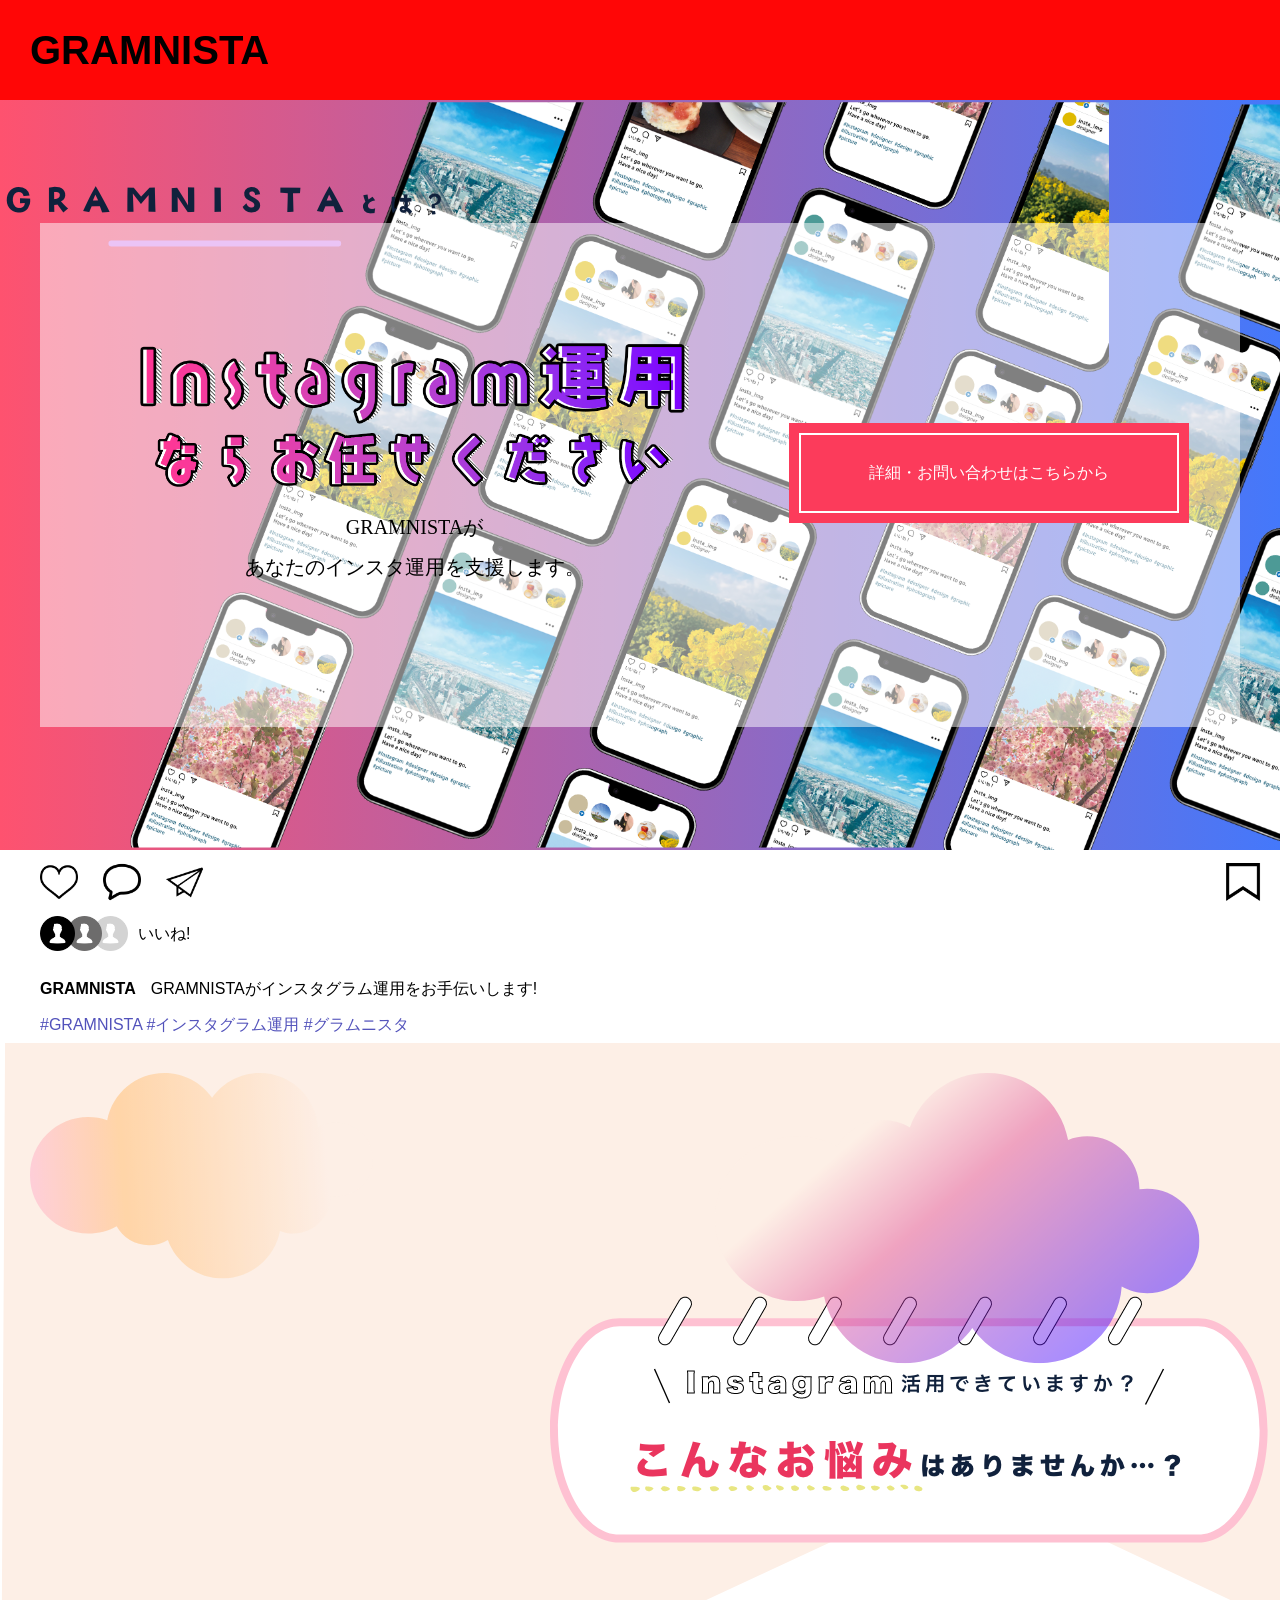
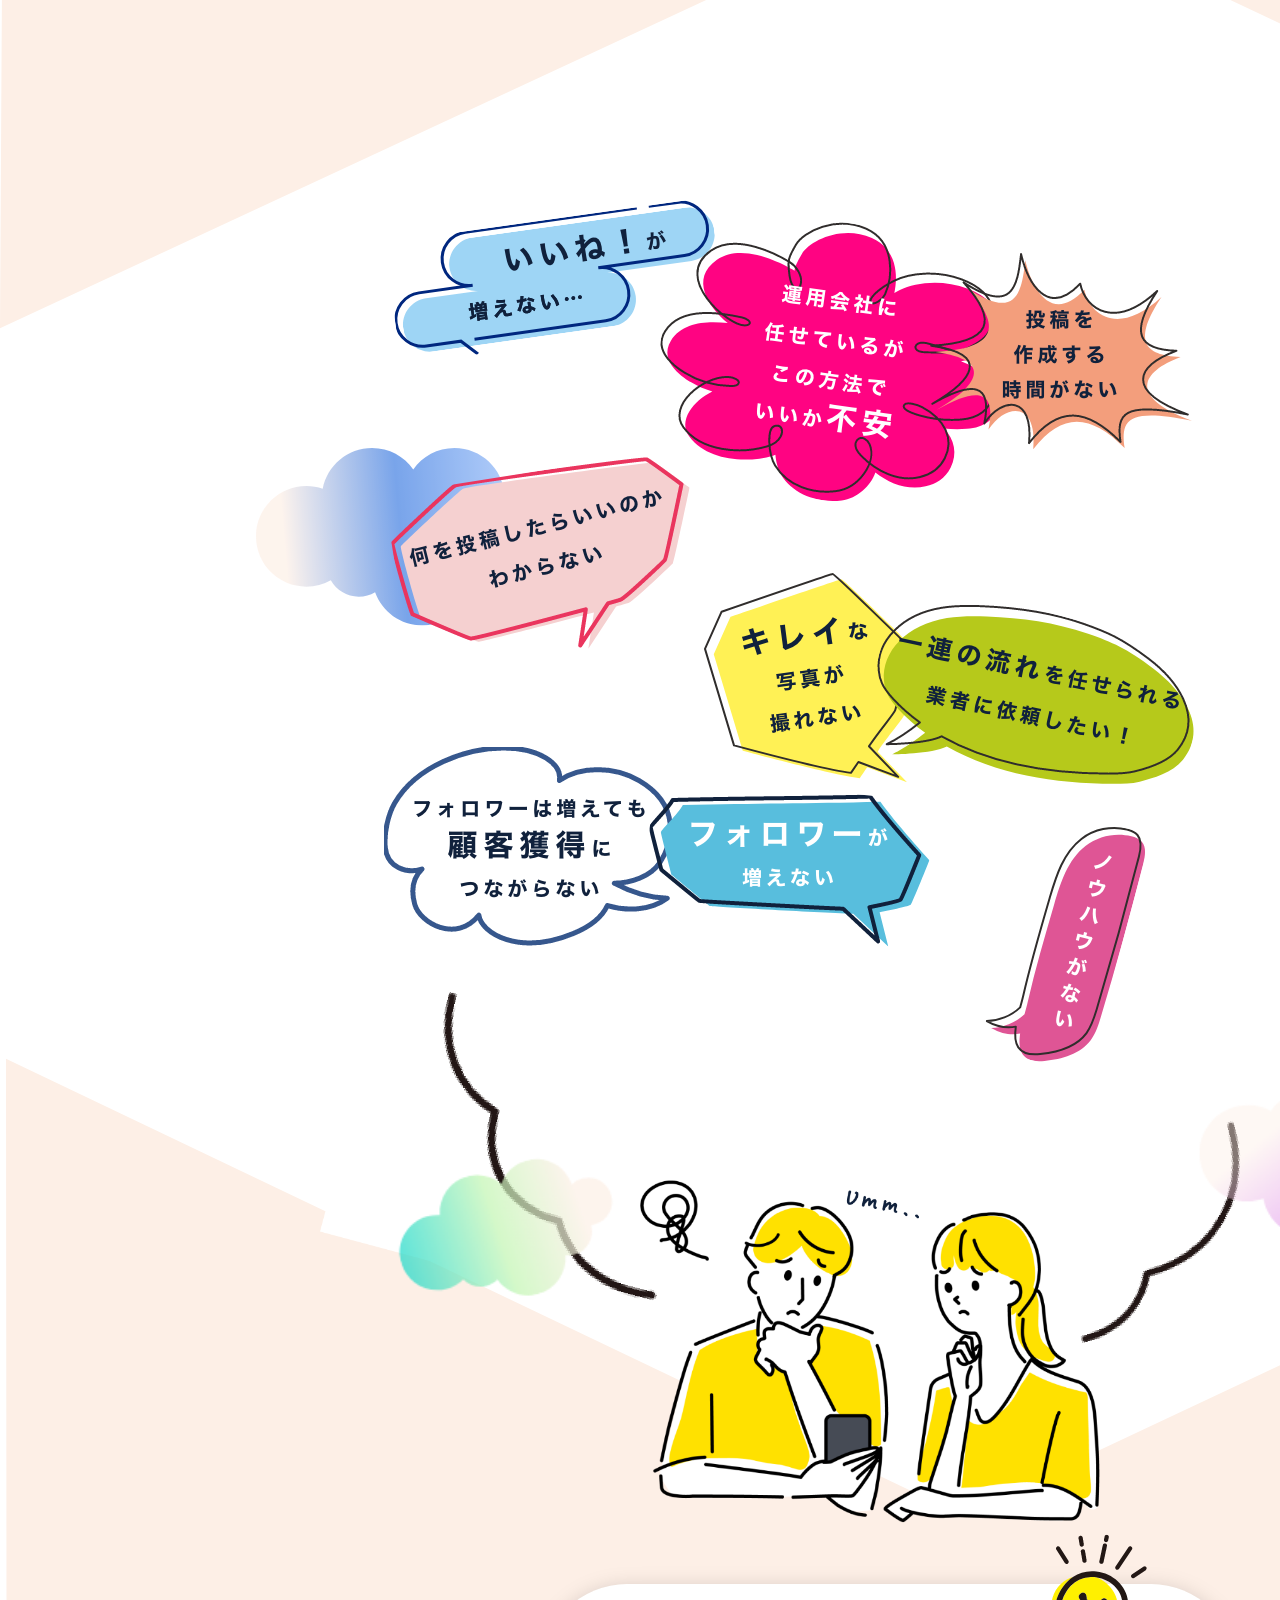
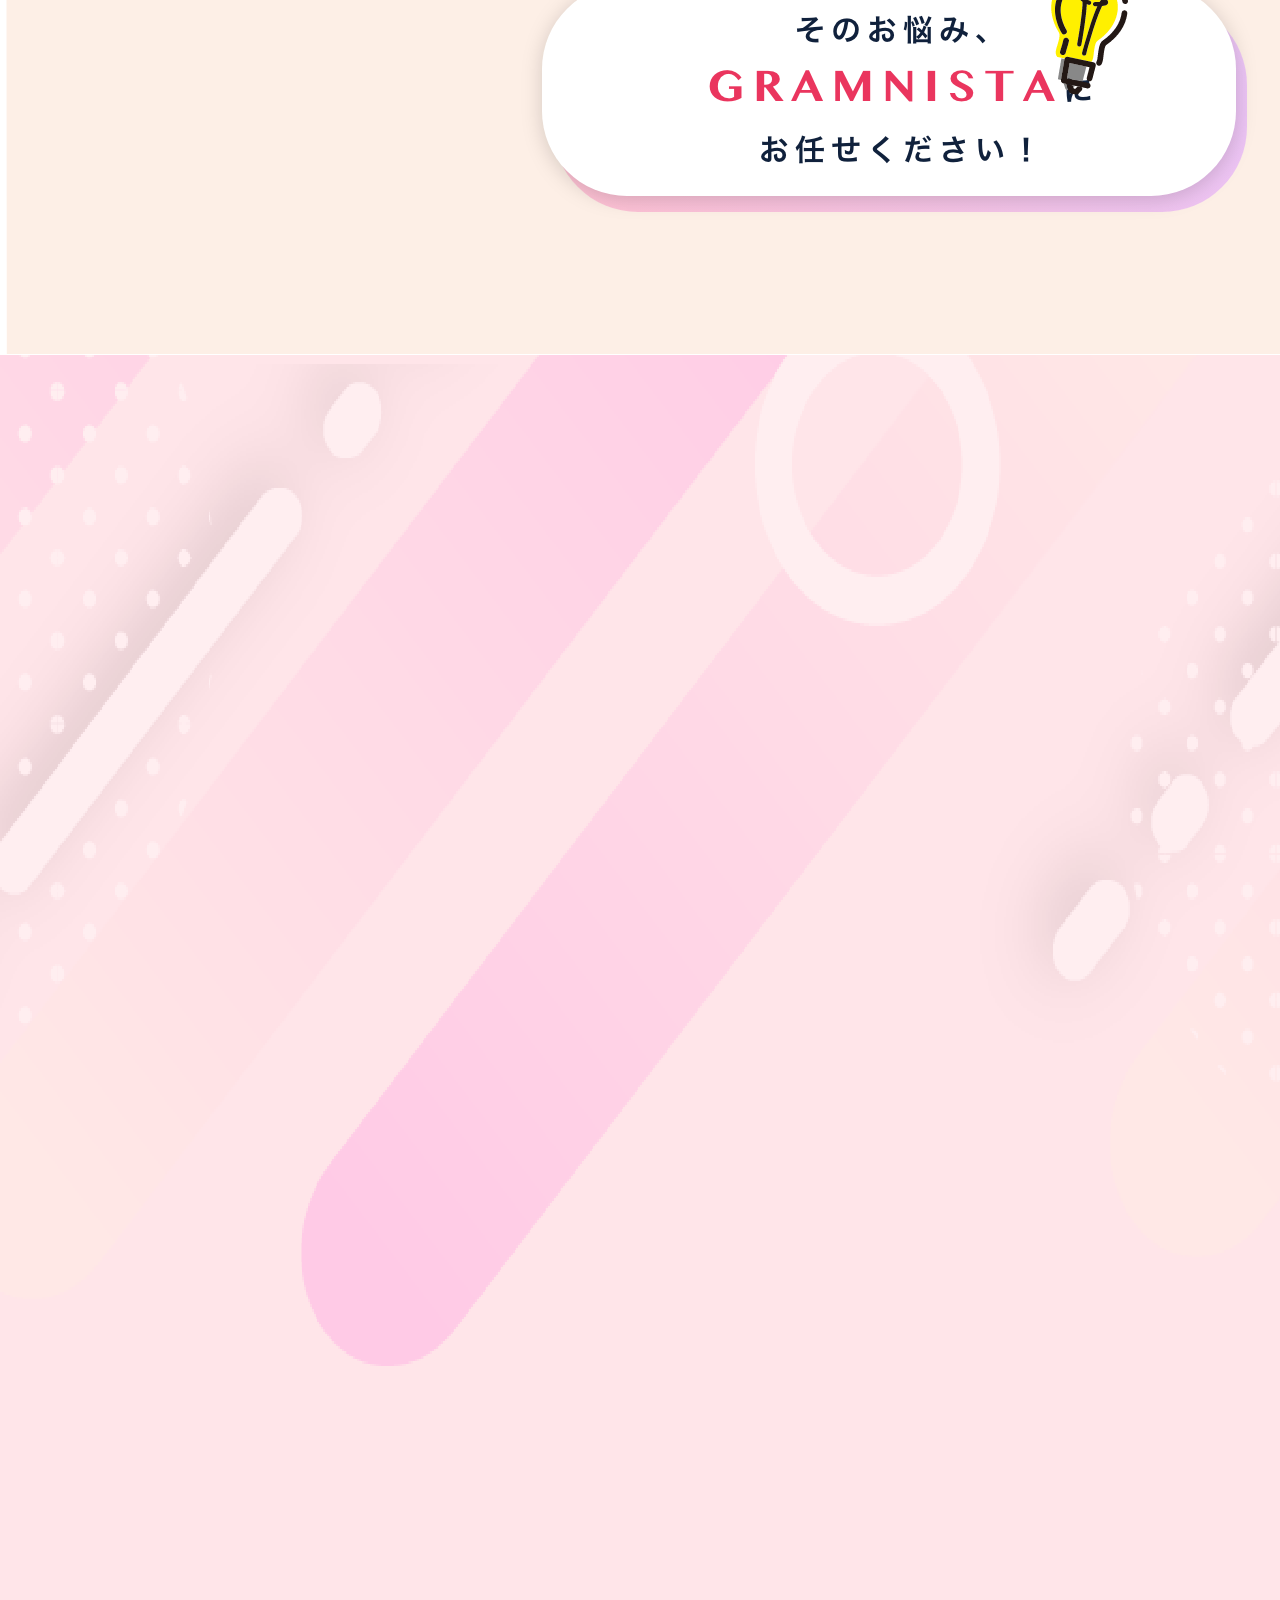
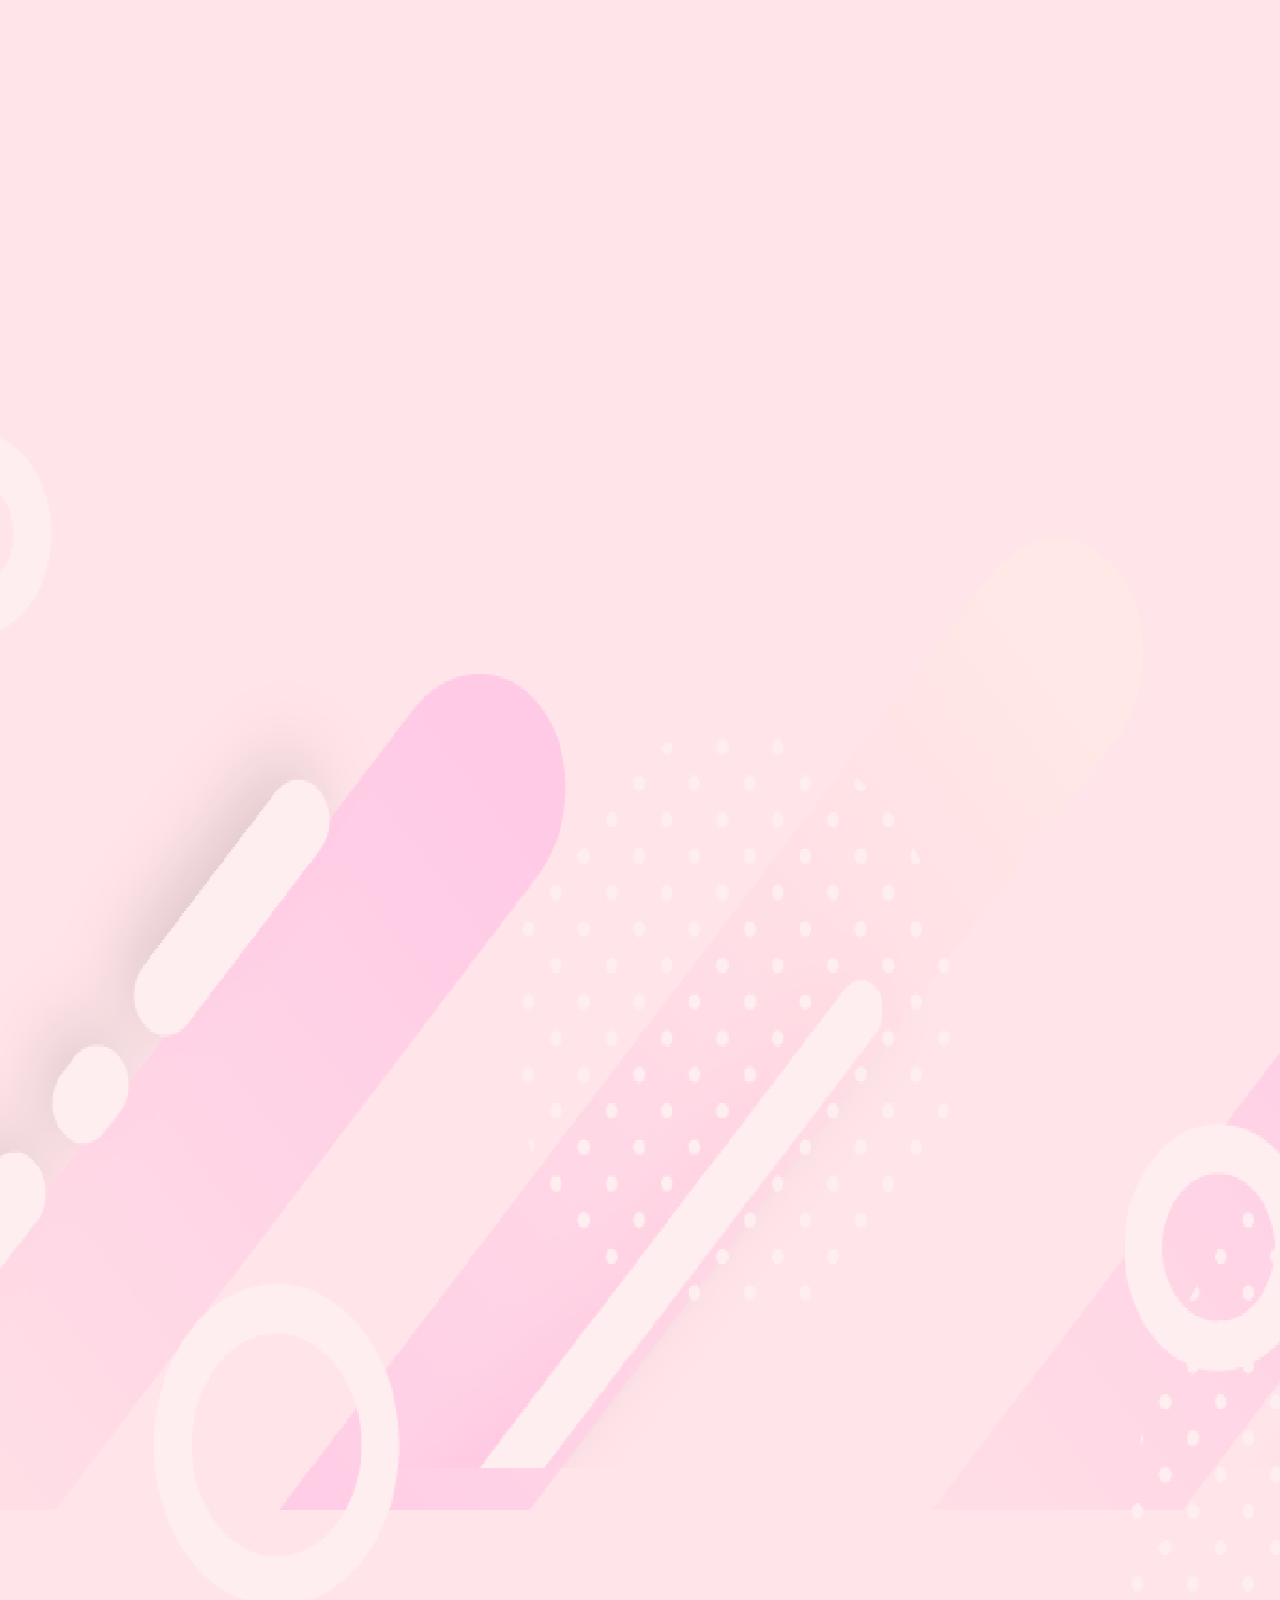
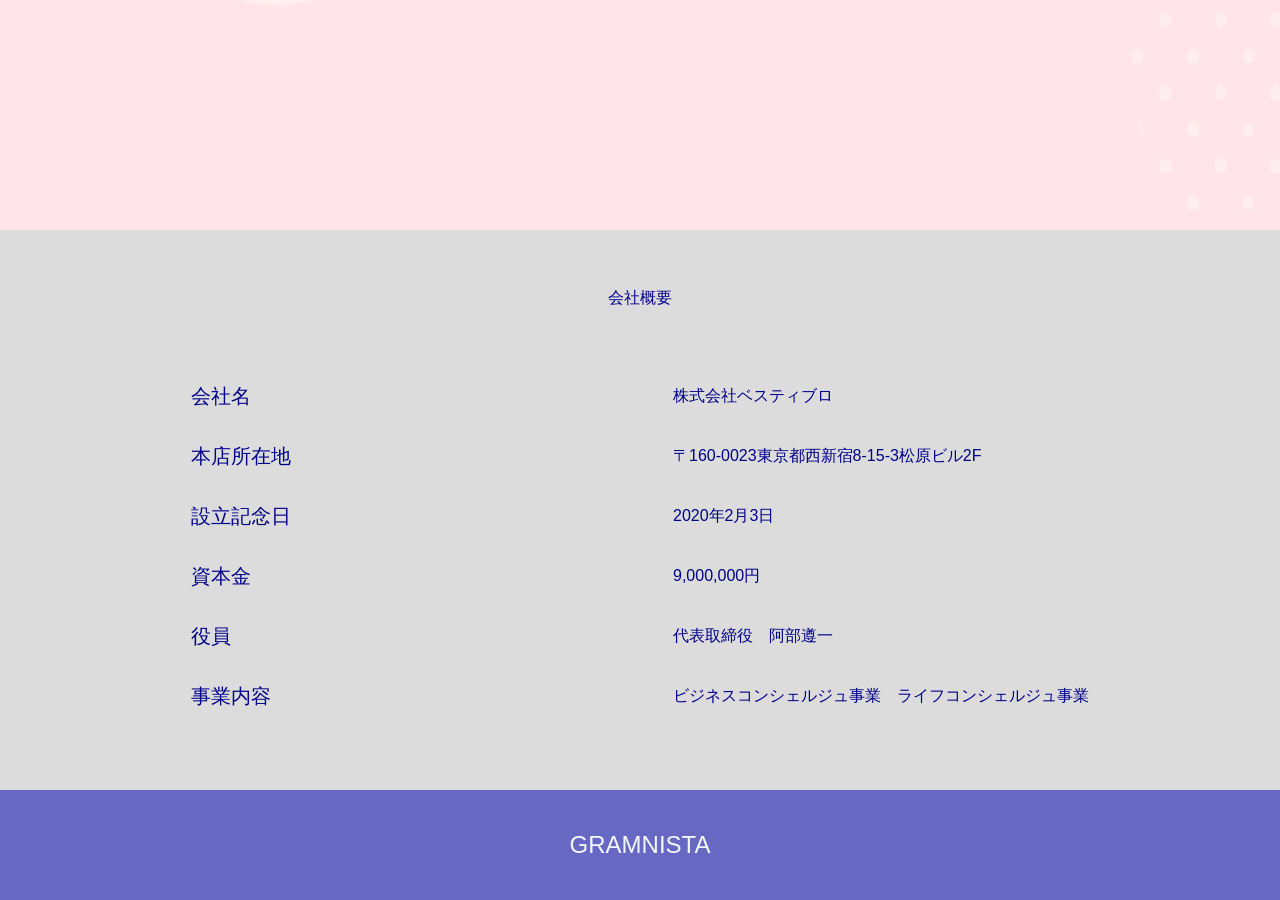
==== gramnista_LP-okabe/index.html @ f9d0606f "no message" ====
<!doctype html>
<html lang="ja">

<head prefix="og:https://ogp.me/ns#">

    <meta charset="UTF-8" />
    <meta name="viewport" content="width=device-width,
    initial-scale=1.0" />
    <meta http-equiv="X-UA-Compatible" content="IE=edge" />
    <meta property="og:locale" content="ja_JP" />
    <title>GRAMNISTA</title>
    <link rel="stylesheet" href="css/reset.css" />
    <link rel="stylesheet" href="css/style.css" />
</head>

<body>
    <!--ヘッダー　ここから-->
    <header class="header">
        <h1 class="logo">GRAMNISTA</h1>
    </header>
    <!-- ヘッダーここまで -->

    <!-- KV ここから -->
    <div class="outer">
        <div class="outer--bg">
            <img src="images/herobg.png">
        </div>
        <div class="inner">
            <div class="inner2">
                <div class="herotitle">
                    <img src="images/herotitle.png">
                </div>
                <div class="words">
                    <p>GRAMNISTAが</p><br>
                    <p>あなたのインスタ運用を支援します。</p>
                </div>
            </div>
            <a class="contact" href="#">
                <div class="contact--inner">
                    <p>詳細・お問い合わせはこちらから</p>
                </div>
            </a>
        </div>
    </div>
    <!-- KV　ここまで -->

    <!-- KV2 ここから -->
    <div class="comment">
        <div class="instaicon">
            <div class="icon--left">
                <img src="images/instaicon_left.png">
            </div>
            <div class="icon--right">
                <img src="images/instaicon_right.png">
            </div>
        </div>
        <div class="goodicon">
            <img src="images/good_icon.png">
            <p>いいね!</p>
        </div>
        <div class="messages">
            <div class="KV--words">
                <h4>GRAMNISTA</h4>
                <p>GRAMNISTAがインスタグラム運用をお手伝いします!</p>
            </div>
            <div class="hashtug">
                <p>#GRAMNISTA #インスタグラム運用 #グラムニスタ</p>
            </div>
        </div>
    </div>
    <!-- KV2　ここまで -->

    <!-- メイン　ここから -->
    <main>
        <div class="main--onayami">
            <div class="main--back">
                <img src="images/detailbg.png">
            </div>
            <img src="images/onayami.png" class="onayami--logo">
            <div class="cloud">
                <img src="images/cloudOrange.png" class="motion2">
                <img src="images/cloudPink.png" class="motion3">
                <img src="images/cloudBlue.png" class="motion4">
            </div>
            <div class="hukidashi1">
                <img src="images/frame3.png" class="hukidashi--1">
                <img src="images/frame2.png" class="hukidashi--2">
                <img src="images/frame1.png" class="hukidashi--3">
            </div>
            <div class="hukidashi2">
                <img src="images/frame4.png" class="hukidashi--4">
                <img src="images/frame9.png" class="hukidashi--5">
                <img src="images/frame5.png" class="hukidashi--6">
            </div>
            <div class="hukidashi3">
                <img src="images/frame6.png" class="hukidashi--7">
                <img src="images/frame7.png" class="hukidashi--8">
                <img src="images/frame8.png" class="hukidashi--9">
            </div>

            <img src="images/omakase.png" class="omakase">
            <img src="images/denkyu.png" class="denkyu">
            <img src="images/detail_person.png" class="onayami--person">

            <div class="cloud2">
                <img src="images/cloud2.png" class="motion5">
            </div>
        </div>
        <!-- メイン 1　ここまで -->

        <!-- メイン　２　ここから -->
        <div class="main--2">
            <img src="images/bg.png" class="main--back2">
            <img src="images/gramnistahow.png" class="how--logo">

        </div>
        <!-- メイン　２　ここまで -->


    </main>
    <!-- メインここまで -->

    <!--フッター　ここから-->

    <footer>
        <div class="footer_title">
            <h1>会社概要</h1>

        </div>
        <div class="container">
            <dv class="box">
                <p>会社名<br>
                    本店所在地<br>
                    設立記念日<br>
                    資本金<br>
                    役員<br>
                    事業内容<br>
                </p>
            </dv>

            <div class="box2">
                <p> 株式会社ベスティブロ<br>
                    〒160-0023東京都西新宿8-15-3松原ビル2F<br>
                    2020年2月3日<br>
                    9,000,000円<br>
                    代表取締役　阿部遵一<br>
                    ビジネスコンシェルジュ事業　ライフコンシェルジュ事業<br>
                </p>
            </div>
        </div>

        <!--フッターアンダーここから-->
        <div id="footer_under">
            <h2>GRAMNISTA</h2>
        </div>
        <!--フッターアンダーここまで-->

    </footer>
    <!--フッター　ここまで-->

</body>
<!--ボディー　ここまで-->



</html>
---- gramnista_LP-okabe/css/style.css ----
@charset "utf-8";

body{
    font-family: 'Gill Sans', 'Gill Sans MT', Calibri, 'Trebuchet MS', sans-serif;
}

.header {
    background-color: rgb(255, 6, 6);
}

@media screen and (min-width: 768px){
    .header {
        padding: 30px;
    }
}

@media screen and (max-width: 767px){
    .header {
        padding: 10px;
    }
}

/* GRAMNISTA h1 */
.header h1 {
    font-weight: bold;
}

@media screen and (min-width: 768px){
    .header h1 {
        font-size: 40px;
    }
}

@media screen and (max-width: 767px){
    .header h1 {
        font-size: 20px;
    }
}
/* グラデーション枠 */
.outer {
    position: relative;
    display: inline-block;
    background: linear-gradient(to right, rgb(254, 82, 111), rgb(68, 120, 251));
    width: 100%;
}

/* スマホの画像 */
.outer.outer--bg img {
    position: relative;
    opacity: 0.5;
    width: 100%;
}

/* 透明な白枠内 */
.inner {
    display: flex;
    position: absolute;
    background-color: rgb(255, 255, 255, .5);
    top: 50%;
    left: 50%;
    transform: translate(-50%, -50%);
    width: 1200px;
}

.inner2 {
    padding: 120px 100px;
}

/* Instagram運用ならお任せください画像 */
.herotitle img {}

/* 支援します */
.words {
    margin: 30px;
    font-size: 20px;
    text-align: center;
    line-height: 20px;
    font-family: "Yu Gothic Medium", "游ゴシック Medium", "ヒラギノ角ゴ Pro W3", "Hiragino Kaku Gothic Pro";
}

.word p {
   
}

/* 赤枠 */
.contact {
    background-color: rgb(252, 59, 91);
    padding: 10px;
    width: 400px;
    height: fit-content;
    display: block;
    margin-top: 200px;
    margin-right: 30px;
}

.contact .contact--inner{
    padding: 20px;
    border: 2px solid white;
}

/* 詳細・お問い合わせはこちらから */
.contact p {
    text-align: center;
    color: white;
    padding: 10px;
}

/* KV2 ここから */

.comment {
    margin: 10px 40px;
}

/* ハート、吹き出し、紙飛行機、ブクマ */
.instaicon {
  display: flex;
}
.icon--right{
    padding-left: 85%;
}


/* 顔のアイコン */
.goodicon {
    display: flex;
    margin-top: 15px;
    margin-bottom: 30px;
}

/* いいね! */
.goodicon p {
    margin-top: 10px;
    margin-left: 10px;
}

.KV--words {
    display: flex;
    margin-bottom: 20px;
}

.KV--words h4 {
    font-weight: bold;
}

.KV--words p {
    margin-left: 15px;
}

/* ハッシュタグ */
.hashtug p {
    color: rgb(82, 82, 187);
}

/* メイン　ここから */
.main--onayami {
    position: relative;
}

.onayami--logo{
position: absolute;
top:10%;
left: 43%;
}
/* オレンジの雲 */
.motion2 {
    position: absolute;
    left: 30px;
    top: 30px;
}

/* ピンクの雲 */
.motion3 {
    position: absolute;
    right: 80px;
    top: 30px;
}

/* ブルーの雲 */
.motion4 {
    position: absolute;
    left:20%;
    top:40%;
}
.hukidashi--1{
    position: absolute;
    top:30%;
    left: 30%;
}
.hukidashi--2{
position: absolute;
top:30%;
left: 50%;
}
.hukidashi--3{
position: absolute;
top:30%;
right: 3%;
}
.hukidashi--4{
    position: absolute;
    top:40%;
    left: 30%;
}
.hukidashi--5{
    position: absolute;
    top: 45%;
    left: 55%;
}
.hukidashi--6{
    position: absolute;
    top:45%;
    right: 5%;
}
.hukidashi--7{
position: absolute;
bottom: 40%;
left: 30%;
}
.hukidashi--8{
position: absolute;
bottom: 40%;
left: 50%;
}
.hukidashi--9{
position: absolute;
bottom: 35%;
right: 10%;
}

.omakase{
position: absolute;
bottom: 5%;
left: 40%;
}
.denkyu{
    position: absolute;
    bottom: 10%;
    right: 10%;
}
.onayami--person{
    position: absolute;
    bottom: 15%;
    left: 25%;
    width: 1000px;
    height: auto;
}
/* 雲 */
.motion5{
    position: absolute;
    bottom: 25%;
    left: 30%;
    width: 1100px;
    height: auto;
}
/* メイン　１　ここまで */

/* ピンク　背景 */
.main--2{
    background-color: rgb(255, 229, 233);
}
/* 背景　画像 */
.main--back2{
    position: relative;
    width: auto;
}
/* グラムニスタ　とは */
.how--logo{
    position: absolute;
    top: 20%;
}

/* フッター */
footer {
    color: darkblue;
    background: gainsboro;

}

/* h1 会社概要 */
.footer_title {

    text-align: center;
    padding: 60px;


}

/* グレー枠　概要タイトル&内容Ï */
.container {
    margin: auto;
    display: flex;
}


/* グレー枠　概要タイトル */
.box {
    font-family: 'M PLUS Rounded 1c', sans-serif;
    font-size: 20px;
    font-weight: bold;
    text-align: left;
    line-height: 60px;
    margin: auto;
    padding-bottom: 5%;

}

/* グレー枠　概要内容 */
.box2 {
    font-family: 'M PLUS Rounded 1c', sans-serif;
    text-align: left;
    line-height: 60px;
    margin: auto;
    padding-bottom: 5%;

}

/* 青枠フッター */
#footer_under {
    text-align: center;
    font-size: 1.5rem;
    line-height: 70px;
    padding: 20px;
    font-family: 'Gill Sans', 'Gill Sans MT', Calibri, 'Trebuchet MS', sans-serif;
    color: aliceblue;
    background: rgb(103, 103, 196);

}
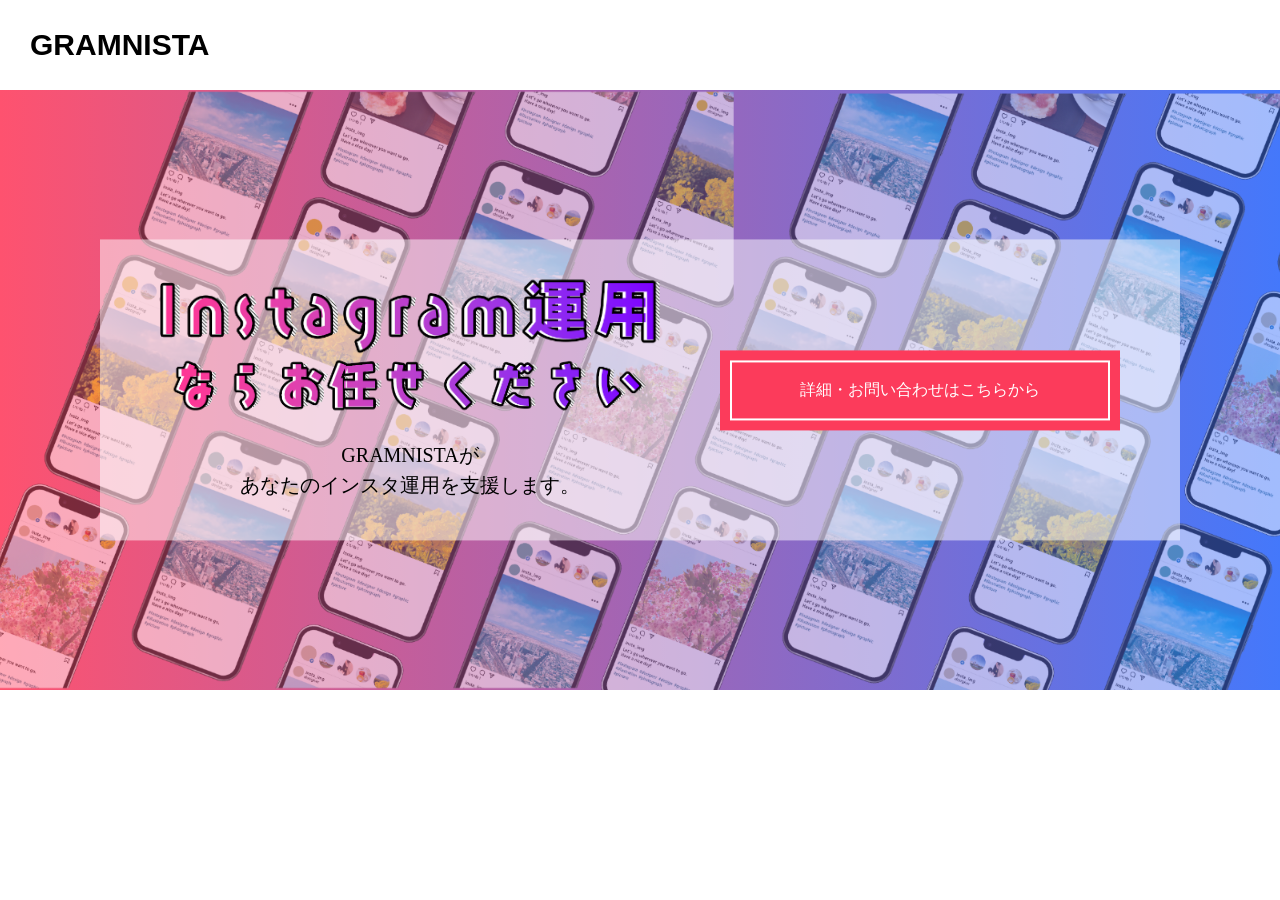
==== commit 6a6e2a7f: "一部修正＆追加のお手本" ====
--- a/gramnista_LP-okabe/index.html
+++ b/gramnista_LP-okabe/index.html
@@ -14,152 +14,76 @@
 </head>
 
 <body>
-    <!--ヘッダー　ここから-->
-    <header class="header">
-        <h1 class="logo">GRAMNISTA</h1>
-    </header>
-    <!-- ヘッダーここまで -->
 
-    <!-- KV ここから -->
-    <div class="outer">
-        <div class="outer--bg">
-            <img src="images/herobg.png">
-        </div>
-        <div class="inner">
-            <div class="inner2">
-                <div class="herotitle">
-                    <img src="images/herotitle.png">
+    <!-- wapperここから -->
+    <div class="wapper">
+
+        <!--ヘッダーここから-->
+        <header class="header">
+            <h1 class="logo">GRAMNISTA</h1>
+        </header>
+        <!-- ヘッダーここまで -->
+    
+        <!-- KV ここから -->
+        <div class="outer">
+            <div class="outer--bg">
+                <img src="images/herobg.png" alt="">
+            </div>
+            <div class="inner">
+                <div class="inner2">
+                    <div class="herotitle">
+                        <img src="images/herotitle.png" alt="Instagram運用ならお任せください">
+                    </div>
+                    <div class="words">
+                        <p>GRAMNISTAが</p>
+                        <p>あなたのインスタ運用を支援します。</p>
+                    </div>
                 </div>
-                <div class="words">
-                    <p>GRAMNISTAが</p><br>
-                    <p>あなたのインスタ運用を支援します。</p>
+                <a class="contact" href="#">
+                    <div class="contact--inner">
+                        <p>詳細・お問い合わせはこちらから</p>
+                    </div>
+                </a>
+
+                <div class="inner--deco">
+                    <div class="icon"></div>
+                    <div class="icon"></div>
+                    <div class="icon"></div>
+                    <div class="icon"></div>
+                    <div class="icon"></div>
+                    <div class="icon"></div>
+                    <div class="icon"></div>
                 </div>
-            </div>
-            <a class="contact" href="#">
-                <div class="contact--inner">
-                    <p>詳細・お問い合わせはこちらから</p>
-                </div>
-            </a>
-        </div>
-    </div>
-    <!-- KV　ここまで -->
 
-    <!-- KV2 ここから -->
-    <div class="comment">
-        <div class="instaicon">
-            <div class="icon--left">
-                <img src="images/instaicon_left.png">
-            </div>
-            <div class="icon--right">
-                <img src="images/instaicon_right.png">
             </div>
         </div>
-        <div class="goodicon">
-            <img src="images/good_icon.png">
-            <p>いいね!</p>
-        </div>
-        <div class="messages">
-            <div class="KV--words">
-                <h4>GRAMNISTA</h4>
-                <p>GRAMNISTAがインスタグラム運用をお手伝いします!</p>
-            </div>
-            <div class="hashtug">
-                <p>#GRAMNISTA #インスタグラム運用 #グラムニスタ</p>
-            </div>
-        </div>
-    </div>
-    <!-- KV2　ここまで -->
-
-    <!-- メイン　ここから -->
-    <main>
-        <div class="main--onayami">
-            <div class="main--back">
-                <img src="images/detailbg.png">
-            </div>
-            <img src="images/onayami.png" class="onayami--logo">
-            <div class="cloud">
-                <img src="images/cloudOrange.png" class="motion2">
-                <img src="images/cloudPink.png" class="motion3">
-                <img src="images/cloudBlue.png" class="motion4">
-            </div>
-            <div class="hukidashi1">
-                <img src="images/frame3.png" class="hukidashi--1">
-                <img src="images/frame2.png" class="hukidashi--2">
-                <img src="images/frame1.png" class="hukidashi--3">
-            </div>
-            <div class="hukidashi2">
-                <img src="images/frame4.png" class="hukidashi--4">
-                <img src="images/frame9.png" class="hukidashi--5">
-                <img src="images/frame5.png" class="hukidashi--6">
-            </div>
-            <div class="hukidashi3">
-                <img src="images/frame6.png" class="hukidashi--7">
-                <img src="images/frame7.png" class="hukidashi--8">
-                <img src="images/frame8.png" class="hukidashi--9">
-            </div>
-
-            <img src="images/omakase.png" class="omakase">
-            <img src="images/denkyu.png" class="denkyu">
-            <img src="images/detail_person.png" class="onayami--person">
-
-            <div class="cloud2">
-                <img src="images/cloud2.png" class="motion5">
-            </div>
-        </div>
-        <!-- メイン 1　ここまで -->
-
-        <!-- メイン　２　ここから -->
-        <div class="main--2">
-            <img src="images/bg.png" class="main--back2">
-            <img src="images/gramnistahow.png" class="how--logo">
-
-        </div>
-        <!-- メイン　２　ここまで -->
+        <!-- KVここまで -->
 
 
-    </main>
-    <!-- メインここまで -->
+        <!-- ↓↓↓その他はここからだよ↓↓↓ -->
+    
+   
 
-    <!--フッター　ここから-->
 
-    <footer>
-        <div class="footer_title">
-            <h1>会社概要</h1>
 
-        </div>
-        <div class="container">
-            <dv class="box">
-                <p>会社名<br>
-                    本店所在地<br>
-                    設立記念日<br>
-                    資本金<br>
-                    役員<br>
-                    事業内容<br>
-                </p>
-            </dv>
 
-            <div class="box2">
-                <p> 株式会社ベスティブロ<br>
-                    〒160-0023東京都西新宿8-15-3松原ビル2F<br>
-                    2020年2月3日<br>
-                    9,000,000円<br>
-                    代表取締役　阿部遵一<br>
-                    ビジネスコンシェルジュ事業　ライフコンシェルジュ事業<br>
-                </p>
-            </div>
-        </div>
 
-        <!--フッターアンダーここから-->
-        <div id="footer_under">
-            <h2>GRAMNISTA</h2>
-        </div>
-        <!--フッターアンダーここまで-->
 
-    </footer>
-    <!--フッター　ここまで-->
+
+
+
+
+
+
+
+
+        <!-- ↑↑↑ここまでだよ↑↑↑ -->
+
+    </div>
+    <!-- wapperここまで -->
 
 </body>
-<!--ボディー　ここまで-->
+<!--ボディーここまで-->
 
 
 
--- a/gramnista_LP-okabe/css/style.css
+++ b/gramnista_LP-okabe/css/style.css
@@ -1,57 +1,101 @@
 @charset "utf-8";
 
-body{
+body {
     font-family: 'Gill Sans', 'Gill Sans MT', Calibri, 'Trebuchet MS', sans-serif;
 }
 
+
+.wapper {
+    overflow: hidden;
+}
+
+@media screen and (min-width: 768px) {
+    .wapper {
+        min-width: 1200px;
+    }
+}
+
+@media screen and (max-width: 767px) {
+    .wapper {
+        width: 100%;
+    }
+}
+
+
+/* ヘッダー */
 .header {
-    background-color: rgb(255, 6, 6);
-}
-
-@media screen and (min-width: 768px){
+    position: fixed;
+    top: 0;
+    left: 0;
+    width: 100%;
+    z-index: 1000;
+    background-color: white;
+}
+
+@media screen and (min-width: 768px) {
     .header {
         padding: 30px;
     }
 }
 
-@media screen and (max-width: 767px){
+@media screen and (max-width: 767px) {
     .header {
-        padding: 10px;
-    }
-}
-
-/* GRAMNISTA h1 */
+        padding: 20px;
+    }
+}
+
 .header h1 {
     font-weight: bold;
 }
 
-@media screen and (min-width: 768px){
+@media screen and (min-width: 768px) {
     .header h1 {
-        font-size: 40px;
-    }
-}
-
-@media screen and (max-width: 767px){
+        font-size: 30px;
+    }
+}
+
+@media screen and (max-width: 767px) {
     .header h1 {
         font-size: 20px;
     }
 }
-/* グラデーション枠 */
+
+
+
+/* KV */
 .outer {
     position: relative;
     display: inline-block;
-    background: linear-gradient(to right, rgb(254, 82, 111), rgb(68, 120, 251));
+    background: linear-gradient(to right, rgba(254, 82, 111), rgb(68, 120, 251));
     width: 100%;
 }
 
-/* スマホの画像 */
-.outer.outer--bg img {
-    position: relative;
-    opacity: 0.5;
+@media screen and (min-width: 768px) {
+    .outer {
+        height: 600px;
+        margin-top: 90px;
+    }
+}
+
+@media screen and (max-width: 767px) {
+    .outer {
+        height: 500px;
+        margin-top: 60px;
+    }
+}
+
+.outer--bg,
+.outer--bg img {
     width: 100%;
-}
-
-/* 透明な白枠内 */
+    height: 100%;
+}
+
+.outer--bg img {
+    opacity: .5;
+    object-fit: cover;
+    object-position: center;
+}
+
 .inner {
     display: flex;
     position: absolute;
@@ -59,269 +103,258 @@
     top: 50%;
     left: 50%;
     transform: translate(-50%, -50%);
-    width: 1200px;
+}
+
+@media screen and (min-width: 768px) {
+    .inner {
+        align-items: center;
+        gap: 60px;
+        width: fit-content;
+        padding: 40px 60px;
+    }
+}
+
+@media screen and (max-width: 767px) {
+    .inner {
+        flex-direction: column;
+        gap: 30px;
+        width: 80%;
+        padding: 30px 20px;
+    }
 }
 
 .inner2 {
-    padding: 120px 100px;
-}
-
-/* Instagram運用ならお任せください画像 */
-.herotitle img {}
-
-/* 支援します */
+    display: flex;
+    flex-direction: column;
+}
+
+@media screen and (min-width: 768px) {
+    .inner2 {
+        gap: 30px;
+    }
+}
+
+@media screen and (max-width: 767px) {
+    .inner2 {
+        gap: 30px;
+    }
+}
+
+@media screen and (min-width: 768px) {
+    .herotitle {
+        width: 500px;
+    }
+}
+
+@media screen and (max-width: 767px) {
+    .herotitle {
+        width: 100%;
+    }
+}
+
+.herotitle img {
+    width: 100%;
+}
+
 .words {
-    margin: 30px;
-    font-size: 20px;
     text-align: center;
-    line-height: 20px;
+}
+
+.words p {
     font-family: "Yu Gothic Medium", "游ゴシック Medium", "ヒラギノ角ゴ Pro W3", "Hiragino Kaku Gothic Pro";
-}
-
-.word p {
-   
-}
-
-/* 赤枠 */
+    line-height: 1.5;
+}
+
+@media screen and (min-width: 768px) {
+    .words p {
+        font-size: 20px;
+    }
+}
+
+@media screen and (max-width: 767px) {
+    .words p {
+        font-size: calc((12 / 390) * 100vw);
+    }
+}
+
 .contact {
     background-color: rgb(252, 59, 91);
-    padding: 10px;
-    width: 400px;
     height: fit-content;
     display: block;
-    margin-top: 200px;
-    margin-right: 30px;
-}
-
-.contact .contact--inner{
-    padding: 20px;
+    padding: 10px;
+}
+
+@media screen and (min-width: 768px) {
+    .contact {
+        width: 400px;
+    }
+}
+
+@media screen and (max-width: 767px) {
+    .contact {
+        width: fit-content;
+        margin: 0 auto;
+    }
+}
+
+.contact .contact--inner {
+    padding: 20px 0;
     border: 2px solid white;
 }
 
-/* 詳細・お問い合わせはこちらから */
-.contact p {
+@media screen and (min-width: 768px) {
+    .contact .contact--inner {
+        padding: 20px 0;
+    }
+}
+
+@media screen and (max-width: 767px) {
+    .contact .contact--inner {
+        padding: 30px 20px;
+    }
+}
+
+.contact .contact--inner p {
     text-align: center;
     color: white;
-    padding: 10px;
-}
-
-/* KV2 ここから */
-
-.comment {
-    margin: 10px 40px;
-}
-
-/* ハート、吹き出し、紙飛行機、ブクマ */
-.instaicon {
-  display: flex;
-}
-.icon--right{
-    padding-left: 85%;
-}
-
-
-/* 顔のアイコン */
-.goodicon {
-    display: flex;
-    margin-top: 15px;
-    margin-bottom: 30px;
-}
-
-/* いいね! */
-.goodicon p {
-    margin-top: 10px;
-    margin-left: 10px;
-}
-
-.KV--words {
-    display: flex;
-    margin-bottom: 20px;
-}
-
-.KV--words h4 {
-    font-weight: bold;
-}
-
-.KV--words p {
-    margin-left: 15px;
-}
-
-/* ハッシュタグ */
-.hashtug p {
-    color: rgb(82, 82, 187);
-}
-
-/* メイン　ここから */
-.main--onayami {
-    position: relative;
-}
-
-.onayami--logo{
-position: absolute;
-top:10%;
-left: 43%;
-}
-/* オレンジの雲 */
-.motion2 {
+}
+
+@media screen and (min-width: 768px) {
+    .contact .contact--inner p {
+        font-size: 16px;
+    }
+}
+
+@media screen and (max-width: 767px) {
+    .contact .contact--inner p {
+        font-size: calc((12 / 390) * 100vw);
+    }
+}
+
+.outer .inner .inner--deco {
+    display: contents;
+}
+
+.outer .inner .inner--deco .icon {
+    aspect-ratio: 236/172;
+    background-size: contain;
+    background-repeat: no-repeat;
+    background-position: center;
     position: absolute;
-    left: 30px;
-    top: 30px;
-}
-
-/* ピンクの雲 */
-.motion3 {
-    position: absolute;
-    right: 80px;
-    top: 30px;
-}
-
-/* ブルーの雲 */
-.motion4 {
-    position: absolute;
-    left:20%;
-    top:40%;
-}
-.hukidashi--1{
-    position: absolute;
-    top:30%;
-    left: 30%;
-}
-.hukidashi--2{
-position: absolute;
-top:30%;
-left: 50%;
-}
-.hukidashi--3{
-position: absolute;
-top:30%;
-right: 3%;
-}
-.hukidashi--4{
-    position: absolute;
-    top:40%;
-    left: 30%;
-}
-.hukidashi--5{
-    position: absolute;
-    top: 45%;
-    left: 55%;
-}
-.hukidashi--6{
-    position: absolute;
-    top:45%;
-    right: 5%;
-}
-.hukidashi--7{
-position: absolute;
-bottom: 40%;
-left: 30%;
-}
-.hukidashi--8{
-position: absolute;
-bottom: 40%;
-left: 50%;
-}
-.hukidashi--9{
-position: absolute;
-bottom: 35%;
-right: 10%;
-}
-
-.omakase{
-position: absolute;
-bottom: 5%;
-left: 40%;
-}
-.denkyu{
-    position: absolute;
-    bottom: 10%;
-    right: 10%;
-}
-.onayami--person{
-    position: absolute;
-    bottom: 15%;
-    left: 25%;
-    width: 1000px;
-    height: auto;
-}
-/* 雲 */
-.motion5{
-    position: absolute;
-    bottom: 25%;
-    left: 30%;
-    width: 1100px;
-    height: auto;
-}
-/* メイン　１　ここまで */
-
-/* ピンク　背景 */
-.main--2{
-    background-color: rgb(255, 229, 233);
-}
-/* 背景　画像 */
-.main--back2{
-    position: relative;
-    width: auto;
-}
-/* グラムニスタ　とは */
-.how--logo{
-    position: absolute;
-    top: 20%;
-}
-
-/* フッター */
-footer {
-    color: darkblue;
-    background: gainsboro;
-
-}
-
-/* h1 会社概要 */
-.footer_title {
-
-    text-align: center;
-    padding: 60px;
-
-
-}
-
-/* グレー枠　概要タイトル&内容Ï */
-.container {
-    margin: auto;
-    display: flex;
-}
-
-
-/* グレー枠　概要タイトル */
-.box {
-    font-family: 'M PLUS Rounded 1c', sans-serif;
-    font-size: 20px;
-    font-weight: bold;
-    text-align: left;
-    line-height: 60px;
-    margin: auto;
-    padding-bottom: 5%;
-
-}
-
-/* グレー枠　概要内容 */
-.box2 {
-    font-family: 'M PLUS Rounded 1c', sans-serif;
-    text-align: left;
-    line-height: 60px;
-    margin: auto;
-    padding-bottom: 5%;
-
-}
-
-/* 青枠フッター */
-#footer_under {
-    text-align: center;
-    font-size: 1.5rem;
-    line-height: 70px;
-    padding: 20px;
-    font-family: 'Gill Sans', 'Gill Sans MT', Calibri, 'Trebuchet MS', sans-serif;
-    color: aliceblue;
-    background: rgb(103, 103, 196);
-
+    bottom: 0;
+}
+
+.outer .inner .inner--deco .icon:nth-child(1),
+.outer .inner .inner--deco .icon:nth-child(6),
+.outer .inner .inner--deco .icon:nth-child(7) {
+    background-image: url(/images/hukidasi1.png);
+}
+
+.outer .inner .inner--deco .icon:nth-child(2),
+.outer .inner .inner--deco .icon:nth-child(4) {
+    background-image: url(/images/hukidasi3.png);
+}
+
+.outer .inner .inner--deco .icon:nth-child(3),
+.outer .inner .inner--deco .icon:nth-child(5) {
+    background-image: url(/images/hukidasi4.png);
+}
+
+@media screen and (min-width: 768px) {
+    .outer .inner .inner--deco .icon:nth-child(1) {
+        width: 40px;
+        left: 0;
+    }
+}
+
+@media screen and (max-width: 767px) {
+    .outer .inner .inner--deco .icon:nth-child(1) {
+        width: 6%;
+        left: -5%;
+    }
+}
+
+@media screen and (min-width: 768px) {
+    .outer .inner .inner--deco .icon:nth-child(2) {
+        width: 80px;
+        left: -50px;
+    }
+}
+
+@media screen and (max-width: 767px) {
+    .outer .inner .inner--deco .icon:nth-child(2) {
+        width: 10%;
+        left: -2%;
+    }
+}
+
+
+@media screen and (min-width: 768px) {
+    .outer .inner .inner--deco .icon:nth-child(3) {
+        width: 50px;
+        left: 30px;
+    }
+}
+
+@media screen and (max-width: 767px) {
+    .outer .inner .inner--deco .icon:nth-child(3) {
+        width: 8%;
+        left: 1%;
+    }
+}
+
+@media screen and (min-width: 768px) {
+    .outer .inner .inner--deco .icon:nth-child(4) {
+        width: 80px;
+        right: 10px;
+    }
+}
+
+@media screen and (max-width: 767px) {
+    .outer .inner .inner--deco .icon:nth-child(4) {
+        width: 10%;
+        right: 1%;
+    }
+}
+
+@media screen and (min-width: 768px) {
+    .outer .inner .inner--deco .icon:nth-child(5) {
+        width: 40px;
+        right: 500px;
+    }
+}
+
+@media screen and (max-width: 767px) {
+    .outer .inner .inner--deco .icon:nth-child(5) {
+        width: 6%;
+        right: 0%;
+    }
+}
+
+@media screen and (min-width: 768px) {
+    .outer .inner .inner--deco .icon:nth-child(6) {
+        width: 40px;
+        right: 60px;
+    }
+}
+
+@media screen and (max-width: 767px) {
+    .outer .inner .inner--deco .icon:nth-child(6) {
+        width: 6%;
+        right: -3%;
+    }
+}
+
+@media screen and (min-width: 768px) {
+    .outer .inner .inner--deco .icon:nth-child(7) {
+        width: 60px;
+        right: 530px;
+    }
+}
+
+@media screen and (max-width: 767px) {
+    .outer .inner .inner--deco .icon:nth-child(7) {
+        width: 8%;
+        right: -9%;
+    }
 }
